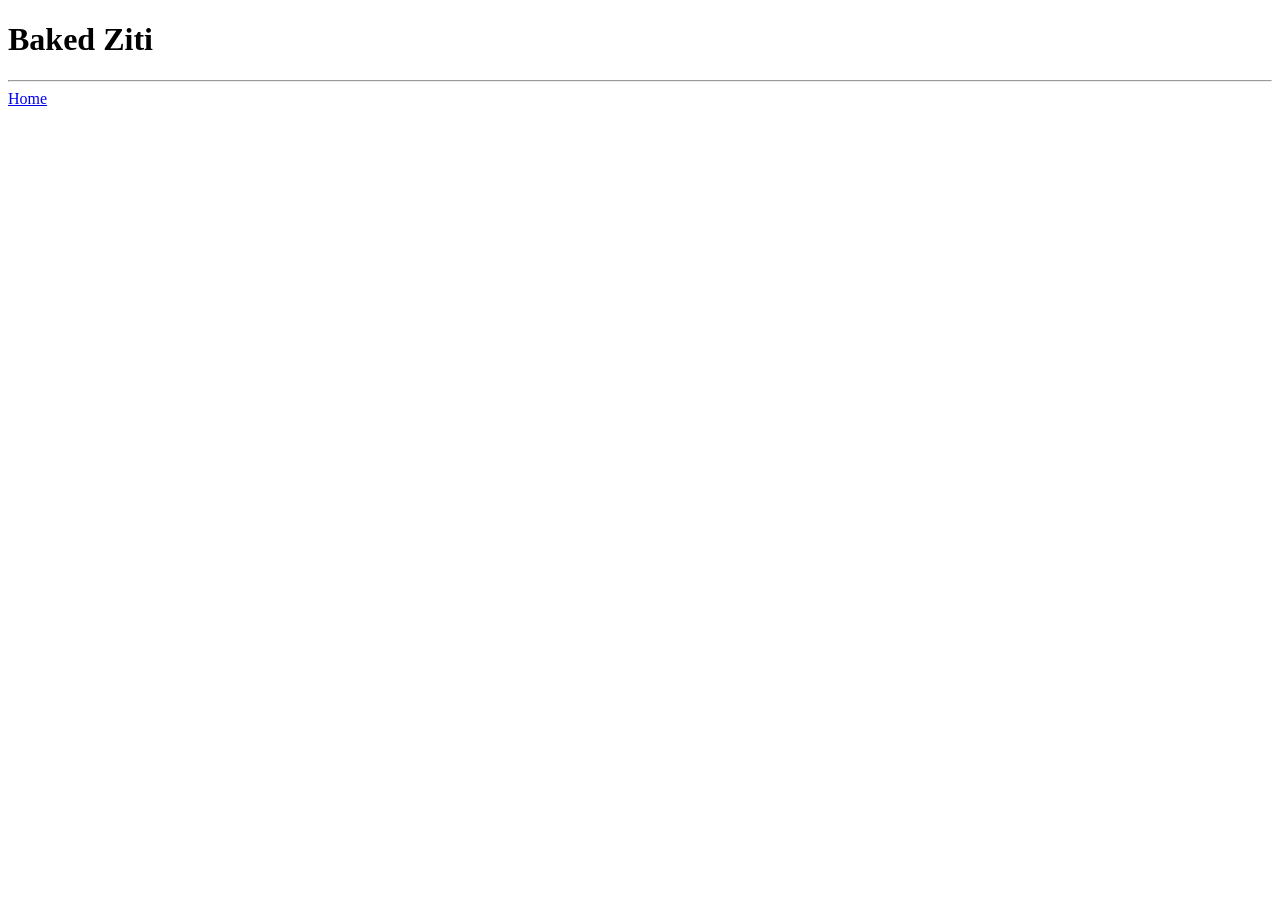
==== recipes/baked-ziti.html @ c26d8494 "feat: add recipe pages" ====
<!DOCTYPE html>
<html lang="en-us">
    <head>
        <meta charset="utf-8">
        <title>Baked Ziti</title>
    </head>
    <body>
        <h1>Baked Ziti</h1>
        <hr />
        <a href="../index.html">Home</a>
    </body>
</html>
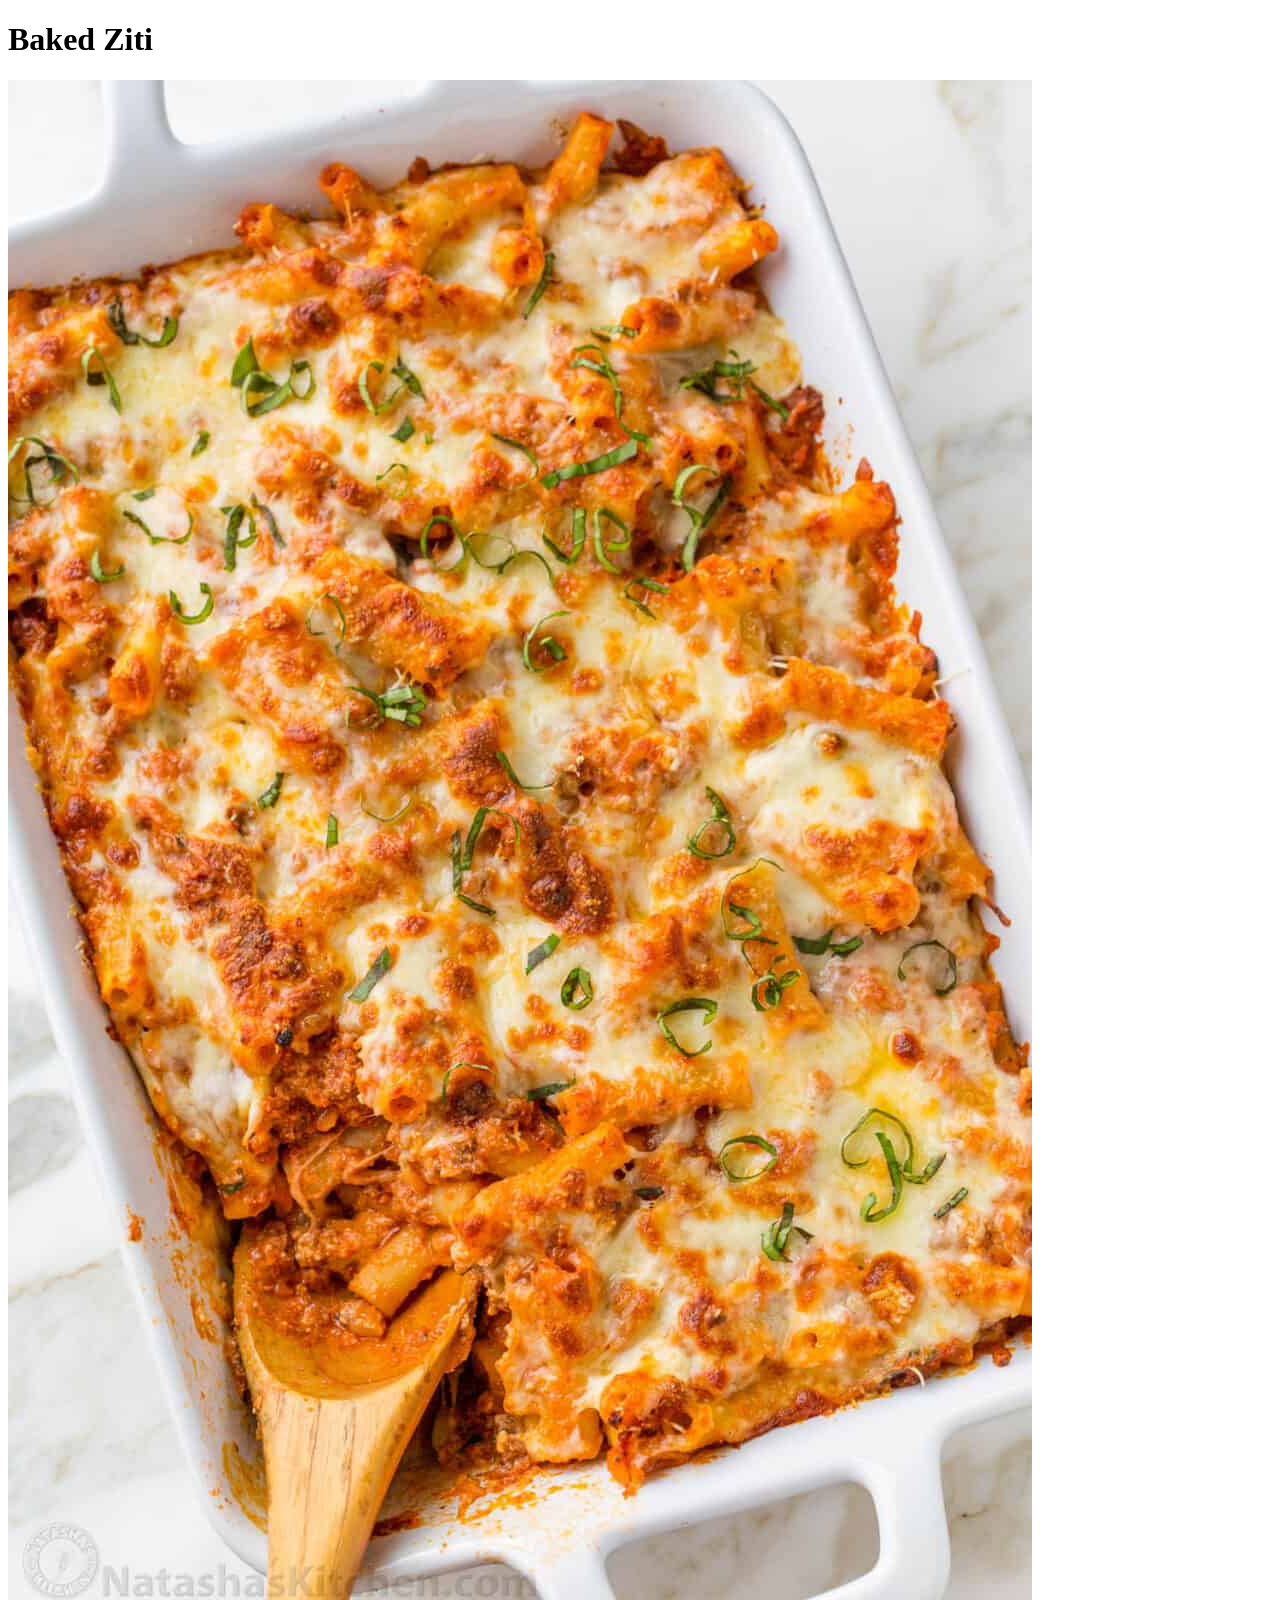
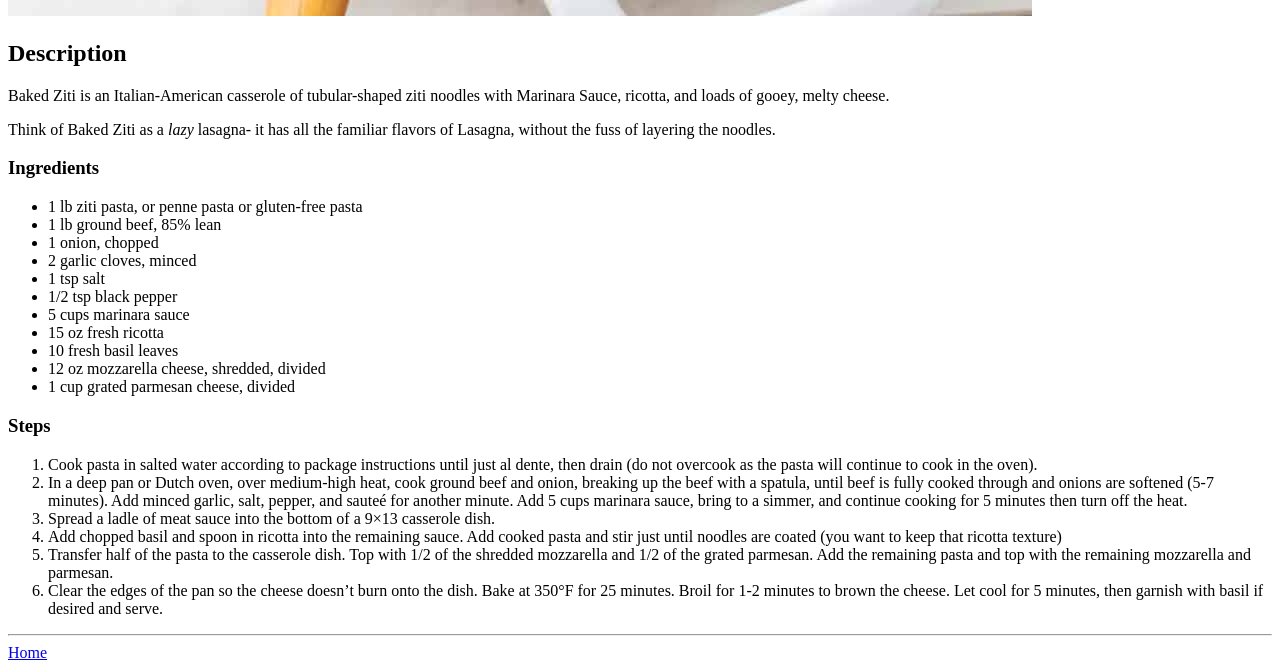
==== commit 68826551: "feat: add 'Baked Ziti' recipe" ====
--- a/recipes/baked-ziti.html
+++ b/recipes/baked-ziti.html
@@ -6,6 +6,48 @@
     </head>
     <body>
         <h1>Baked Ziti</h1>
+        <img src="assets/baked-ziti.jpg"/>
+        <h2>Description</h2>
+            <p>Baked Ziti is an Italian-American casserole of tubular-shaped ziti
+            noodles with Marinara Sauce, ricotta, and loads of gooey, melty cheese.</p>
+            <p>Think of Baked Ziti as a <em>lazy</em> lasagna- it has all the familiar
+            flavors of Lasagna, without the fuss of layering the noodles.</p>
+        <h3>Ingredients</h3>
+            <ul>
+                <li>1 lb ziti pasta, or penne pasta or gluten-free pasta</li>
+                <li>1 lb ground beef, 85% lean</li>
+                <li>1 onion, chopped</li>
+                <li>2 garlic cloves, minced</li>
+                <li>1 tsp salt</li>
+                <li>1/2 tsp black pepper</li>
+                <li>5 cups marinara sauce</li>
+                <li>15 oz fresh ricotta</li>
+                <li>10 fresh basil leaves</li>
+                <li>12 oz mozzarella cheese, shredded, divided</li>
+                <li>1 cup grated parmesan cheese, divided</li>
+            </ul>
+        <h3>Steps</h3>
+            <ol>
+                <li>Cook pasta in salted water according to package instructions
+                until just al dente, then drain (do not overcook as the pasta will
+                continue to cook in the oven).</li>
+                <li>In a deep pan or Dutch oven, over medium-high heat, cook ground
+                beef and onion, breaking up the beef with a spatula, until beef is
+                fully cooked through and onions are softened (5-7 minutes).
+                Add minced garlic, salt, pepper, and sauteé for another minute.
+                Add 5 cups marinara sauce, bring to a simmer, and continue cooking
+                for 5 minutes then turn off the heat.</li>
+                <li>Spread a ladle of meat sauce into the bottom of a 9×13 casserole dish.</li>
+                <li>Add chopped basil and spoon in ricotta into the remaining sauce.
+                Add cooked pasta and stir just until noodles are coated
+                (you want to keep that ricotta texture)</li>
+                <li>Transfer half of the pasta to the casserole dish. Top with 1/2
+                of the shredded mozzarella and 1/2 of the grated parmesan.
+                Add the remaining pasta and top with the remaining mozzarella and parmesan.</li>
+                <li>Clear the edges of the pan so the cheese doesn’t burn onto the dish.
+                Bake at 350°F for 25 minutes. Broil for 1-2 minutes to brown the cheese.
+                Let cool for 5 minutes, then garnish with basil if desired and serve.</li>
+            </ol>
         <hr />
         <a href="../index.html">Home</a>
     </body>
